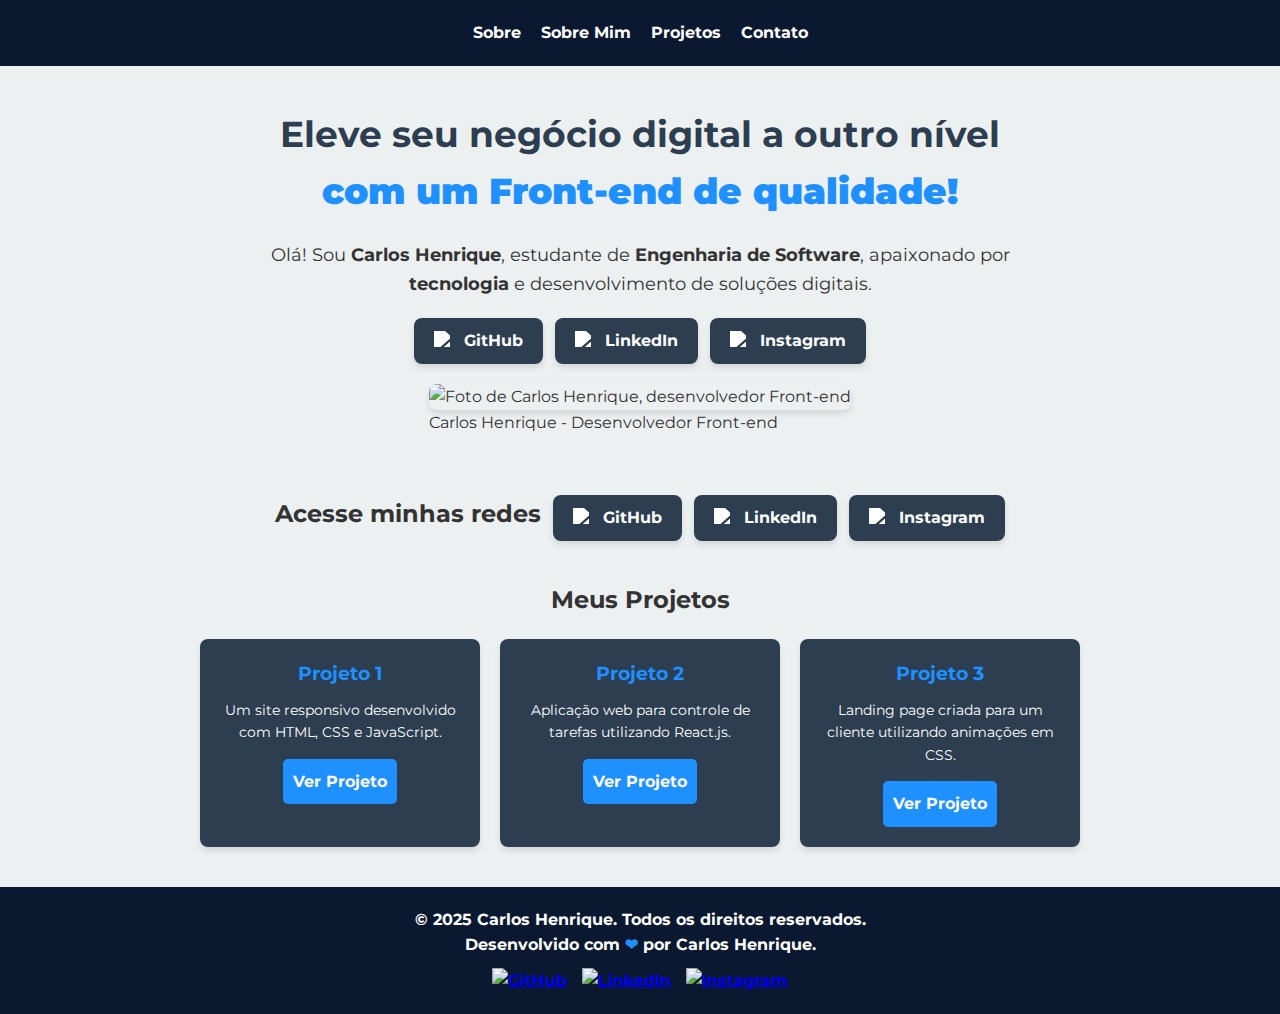
==== index.html @ 908f4275 "Add files via upload" ====
<!DOCTYPE html>
<html lang="pt-br">
<head>
    <meta charset="UTF-8">
    <meta http-equiv="X-UA-Compatible" content="IE=edge">
    <meta name="viewport" content="width=device-width, initial-scale=1.0">
    <meta name="description" content="Portfólio de Carlos Henrique - Estudante de Engenharia de Software, apaixonado por tecnologia e desenvolvimento de interfaces modernas.">
    <meta name="author" content="Carlos Henrique">
    <meta name="keywords" content="Front-end, HTML, CSS, Portfólio, Engenharia de Software">
    <title>Portfólio - Carlos Henrique</title>
    <link rel="stylesheet" href="style.css">
    <!-- SEO básico -->
<meta name="description" content="Portfólio de Carlos Henrique - Desenvolvedor Front-End">
<meta name="keywords" content="Desenvolvimento Web, Front-End, HTML, CSS, JavaScript, Portfólio">
<meta name="author" content="Carlos Henrique">

<!-- Open Graph (para compartilhar no WhatsApp, LinkedIn, etc.) -->
<meta property="og:title" content="Carlos Henrique - Desenvolvedor Front-End">
<meta property="og:description" content="Portfólio de Carlos Henrique. Veja meus projetos e entre em contato!">
<meta property="og:image" content="assets/img.png"> <!-- Coloque aqui sua imagem de perfil -->
<meta property="og:url" content="https://seusite.com">
<meta name="twitter:card" content="summary_large_image">

<!-- Otimização de carregamento de fontes -->
<link rel="preconnect" href="https://fonts.googleapis.com">
<link rel="preconnect" href="https://fonts.gstatic.com" crossorigin>
<link href="https://fonts.googleapis.com/css2?family=Montserrat:wght@300;400;700&display=swap" rel="stylesheet">

<!-- Melhorar performance de carregamento -->
<meta http-equiv="Cache-Control" content="max-age=31536000, immutable">


</head>
<body>
    <!-- Cabeçalho atualizado -->
    <header class="header">
        <nav class="navbar">
            <a href="#sobre" class="navbar__link">Sobre</a>
            <a href="about.html" class="navbar__link">Sobre Mim</a> <!-- Novo link adicionado -->
            <a href="#projetos" class="navbar__link">Projetos</a>
            <a href="#contato" class="navbar__link">Contato</a>
        </nav>
    </header>

    <!-- Conteúdo Principal -->
    <main>
        <!-- Seção de Apresentação -->
        <section id="sobre" class="apresentacao">
            <div class="apresentacao__conteudo">
                <h1 class="apresentacao__conteudo__titulo">
                    Eleve seu negócio digital a outro nível 
                    <strong class="titulo-destaque">com um Front-end de qualidade!</strong>
                </h1>
                <p class="apresentacao__conteudo__texto">
                    Olá! Sou <strong>Carlos Henrique</strong>, estudante de <strong>Engenharia de Software</strong>, apaixonado por <strong>tecnologia</strong> e desenvolvimento de soluções digitais.
                </p>
                <div class="apresentacao__links">
                    <a class="apresentacao__links__link" href="https://github.com/oCarlosHenriqueB" target="_blank">
                        <img src="assets/github.png" alt="Ícone do GitHub">
                        GitHub
                    </a>
                    
                    <a class="apresentacao__links__link" href="https://www.linkedin.com/in/oCarlosHenriqueB" target="_blank">
                        <img src="assets/linkedin.png" alt="Ícone do LinkedIn">
                        LinkedIn
                    </a>
                    
                    <a class="apresentacao__links__link" href="https://www.instagram.com/ocarlos_henriqueb/" target="_blank">
                        <img src="assets/instagram.png" alt="Ícone do Instagram">
                        Instagram
                    </a>
                </div>
                
            </div>
            <figure class="apresentacao__imagem">
                <img src="assets/img.png" alt="Foto de Carlos Henrique, desenvolvedor Front-end">
                <figcaption>Carlos Henrique - Desenvolvedor Front-end</figcaption>
            </figure>
        </section>
        <!-- Seção de Redes Sociais Atualizada -->
        <div class="apresentacao__links">
            <h2 class="apresentacao__links__subtitulo">Acesse minhas redes</h2>
            
            <a class="apresentacao__links__link" href="https://github.com/oCarlosHenriqueB" target="_blank">
                <img src="assets/github.png" alt="Ícone do GitHub">
                GitHub
            </a>
            
            <a class="apresentacao__links__link" href="https://www.linkedin.com/in/oCarlosHenriqueB" target="_blank">
                <img src="assets/linkedin.png" alt="Ícone do LinkedIn">
                LinkedIn
            </a>
            
            <a class="apresentacao__links__link" href="https://www.instagram.com/ocarlos_henriqueb/" target="_blank">
                <img src="assets/instagram.png" alt="Ícone do Instagram">
                Instagram
            </a>
        </div>

        <!-- Seção de Projetos -->
        <section id="projetos">
            <h2>Meus Projetos</h2>
            <div class="projetos__container">
                <div class="projeto">
                    <h3>Projeto 1</h3>
                    <p>Um site responsivo desenvolvido com HTML, CSS e JavaScript.</p>
                    <a href="https://github.com/seu-usuario/projeto1" target="_blank">Ver Projeto</a>
                </div>
                <div class="projeto">
                    <h3>Projeto 2</h3>
                    <p>Aplicação web para controle de tarefas utilizando React.js.</p>
                    <a href="https://github.com/seu-usuario/projeto2" target="_blank">Ver Projeto</a>
                </div>
                <div class="projeto">
                    <h3>Projeto 3</h3>
                    <p>Landing page criada para um cliente utilizando animações em CSS.</p>
                    <a href="https://github.com/seu-usuario/projeto3" target="_blank">Ver Projeto</a>
                </div>
            </div>
        </section>
        
    </main>

    <!-- Rodapé -->
    <footer class="footer">
        <p>&copy; 2025 Carlos Henrique. Todos os direitos reservados.</p>
        <p>Desenvolvido com <span>❤</span> por Carlos Henrique.</p>
        <div class="footer__redes">
            <a href="https://github.com/oCarlosHenriqueB" target="_blank"><img src="assets/github.png" alt="GitHub"></a>
            <a href="https://www.linkedin.com/in/oCarlosHenriqueB" target="_blank"><img src="assets/linkedin.png" alt="LinkedIn"></a>
            <a href="https://www.instagram.com/ocarlos_henriqueb/" target="_blank"><img src="assets/instagram.png" alt="Instagram"></a>
        </div>
    </footer>
    
</body>
</html>
---- style.css ----
/* ============================= */
/* 🎨 Reset Básico & Configuração */
/* ============================= */
* {
    margin: 0;
    padding: 0;
    box-sizing: border-box;
}

body {
    font-family: 'Montserrat', sans-serif;
    background-color: #ECF0F1; /* Cinza Claro - fundo mais suave */
    color: #333; /* Texto escuro para contraste */
    line-height: 1.6;
}

/* ============================= */
/* 🔹 Cabeçalho & Navegação */
/* ============================= */
.header, .footer {
    background-color: #0A192F; /* Azul Marinho - fundo do cabeçalho e rodapé */
    color: white;
    padding: 20px;
    text-align: center;
    font-weight: bold;
}

.navbar {
    display: flex;
    justify-content: center;
    gap: 20px;
}

.navbar__link {
    color: white;
    text-decoration: none;
    font-weight: bold;
    transition: color 0.3s ease-in-out;
}

.navbar__link:hover {
    color: #1E90FF; /* Azul vibrante no hover */
}

/* ============================= */
/* 🖼️ Seção de Apresentação */
/* ============================= */
.apresentacao {
    display: flex;
    flex-direction: column;
    justify-content: center;
    align-items: center;
    gap: 20px;
    padding: 40px 20px;
}

.apresentacao__conteudo {
    text-align: center;
    max-width: 800px;
}

/* Títulos */
.apresentacao__conteudo__titulo {
    font-size: 36px;
    color: #2C3E50; /* Cinza escuro */
}

.titulo-destaque {
    color: #1E90FF; /* Azul vibrante para destacar palavras-chave */
}

/* Texto */
.apresentacao__conteudo__texto {
    font-size: 18px;
    margin-top: 20px;
}

/* ============================= */
/* 🔗 Botões de Redes Sociais */
/* ============================= */
.apresentacao__links {
    display: flex;
    gap: 12px;
    margin-top: 20px;
    flex-wrap: wrap;
    justify-content: center;
}

.apresentacao__links__link {
    display: flex;
    align-items: center;
    gap: 10px;
    background: #2C3E50; /* Cinza escuro para botões */
    color: white;
    text-decoration: none;
    padding: 10px 20px;
    border-radius: 8px;
    font-weight: bold;
    transition: all 0.3s ease-in-out;
    justify-content: center;
    box-shadow: 0 4px 6px rgba(0, 0, 0, 0.1);
}

.apresentacao__links__link img {
    width: 20px;
    height: 20px;
    filter: brightness(0) invert(1); /* Ícones brancos */
}

/* Efeito Hover */
.apresentacao__links__link:hover {
    background: #1E90FF; /* Azul vibrante no hover */
    transform: scale(1.05);
}

/* ============================= */
/* 🖼️ Imagem de Apresentação */
/* ============================= */
.apresentacao__imagem img {
    border-radius: 8px;
    max-width: 100%;
    height: auto;
    box-shadow: 0px 4px 6px rgba(0, 0, 0, 0.1);
}

/* ============================= */
/* 📌 Seção de Projetos */
/* ============================= */
#projetos {
    .projetos__container {
        display: flex;
        justify-content: center;
        gap: 20px;
        flex-wrap: wrap;
        margin-top: 20px;
    }
    
    .projeto {
        background: #2C3E50; /* Cinza escuro para destacar os projetos */
        color: white;
        padding: 20px;
        border-radius: 8px;
        text-align: center;
        width: 280px;
        box-shadow: 0px 4px 6px rgba(0, 0, 0, 0.1);
        transition: transform 0.3s ease-in-out;
    }
    
    .projeto h3 {
        margin-bottom: 10px;
        color: #1E90FF; /* Azul vibrante nos títulos */
    }
    
    .projeto p {
        font-size: 14px;
        margin-bottom: 15px;
    }
    
    .projeto a {
        background: #1E90FF;
        color: white;
        text-decoration: none;
        padding: 10px;
        border-radius: 5px;
        display: inline-block;
        font-weight: bold;
        transition: background 0.3s ease-in-out;
    }
    
    .projeto a:hover {
        background: #0A192F; /* Azul marinho no hover */
    }
    
    .projeto:hover {
        transform: translateY(-5px);
    }
    
    margin: 40px;
    text-align: center;
}

#projetos ul {
    list-style: none;
    margin: 0;
    padding: 0;
}

#projetos li {
    margin-bottom: 10px;
}

#projetos a {
    color: #1E90FF; /* Azul vibrante */
    text-decoration: none;
    font-weight: bold;
    transition: color 0.3s ease-in-out;
}

#projetos a:hover {
    color: #0A192F; /* Azul marinho no hover */
    text-decoration: underline;
}

/* ============================= */
/* 📌 Rodapé */
/* ============================= */
.footer__redes {
    display: flex;
    justify-content: center;
    gap: 15px;
    margin-top: 10px;
}

.footer__redes img {
    width: 30px;
    height: 30px;
    transition: transform 0.3s ease-in-out;
}

.footer__redes img:hover {
    transform: scale(1.2);
}

.footer span {
    color: #1E90FF;
    .footer__redes {
    display: flex;
    justify-content: center;
    gap: 15px;
    margin-top: 10px;
}

.footer__redes img {
    width: 30px;
    height: 30px;
    transition: transform 0.3s ease-in-out;
}

.footer__redes img:hover {
    transform: scale(1.2);
}

}

/* ============================= */
/* 📱 Responsividade */
/* ============================= */
@media (max-width: 768px) {
    .apresentacao {
        flex-direction: column;
        text-align: center;
    }

    .apresentacao__imagem {
        margin-top: 20px;
    }

    html {
        scroll-behavior: smooth;
    }
    
    .navbar {
        flex-direction: column;
        gap: 10px;
        @media (max-width: 768px) {
            .apresentacao {
                flex-direction: column;
                text-align: center;
                padding: 20px;
            }
        
            .apresentacao__imagem img {
                width: 80%;
                max-width: 300px;
            }
        
            .navbar {
                flex-direction: column;
                gap: 10px;
            }
        
            .apresentacao__links {
                flex-direction: column;
                gap: 15px;

                .apresentacao__conteudo__titulo:hover {
                    color: #1E90FF;
                    transition: color 0.3s ease-in-out;
                }
                
                .titulo-destaque:hover {
                    text-decoration: underline;
                    transition: text-decoration 0.3s ease-in-out;
                }
                
            }
        }
         
    }
}
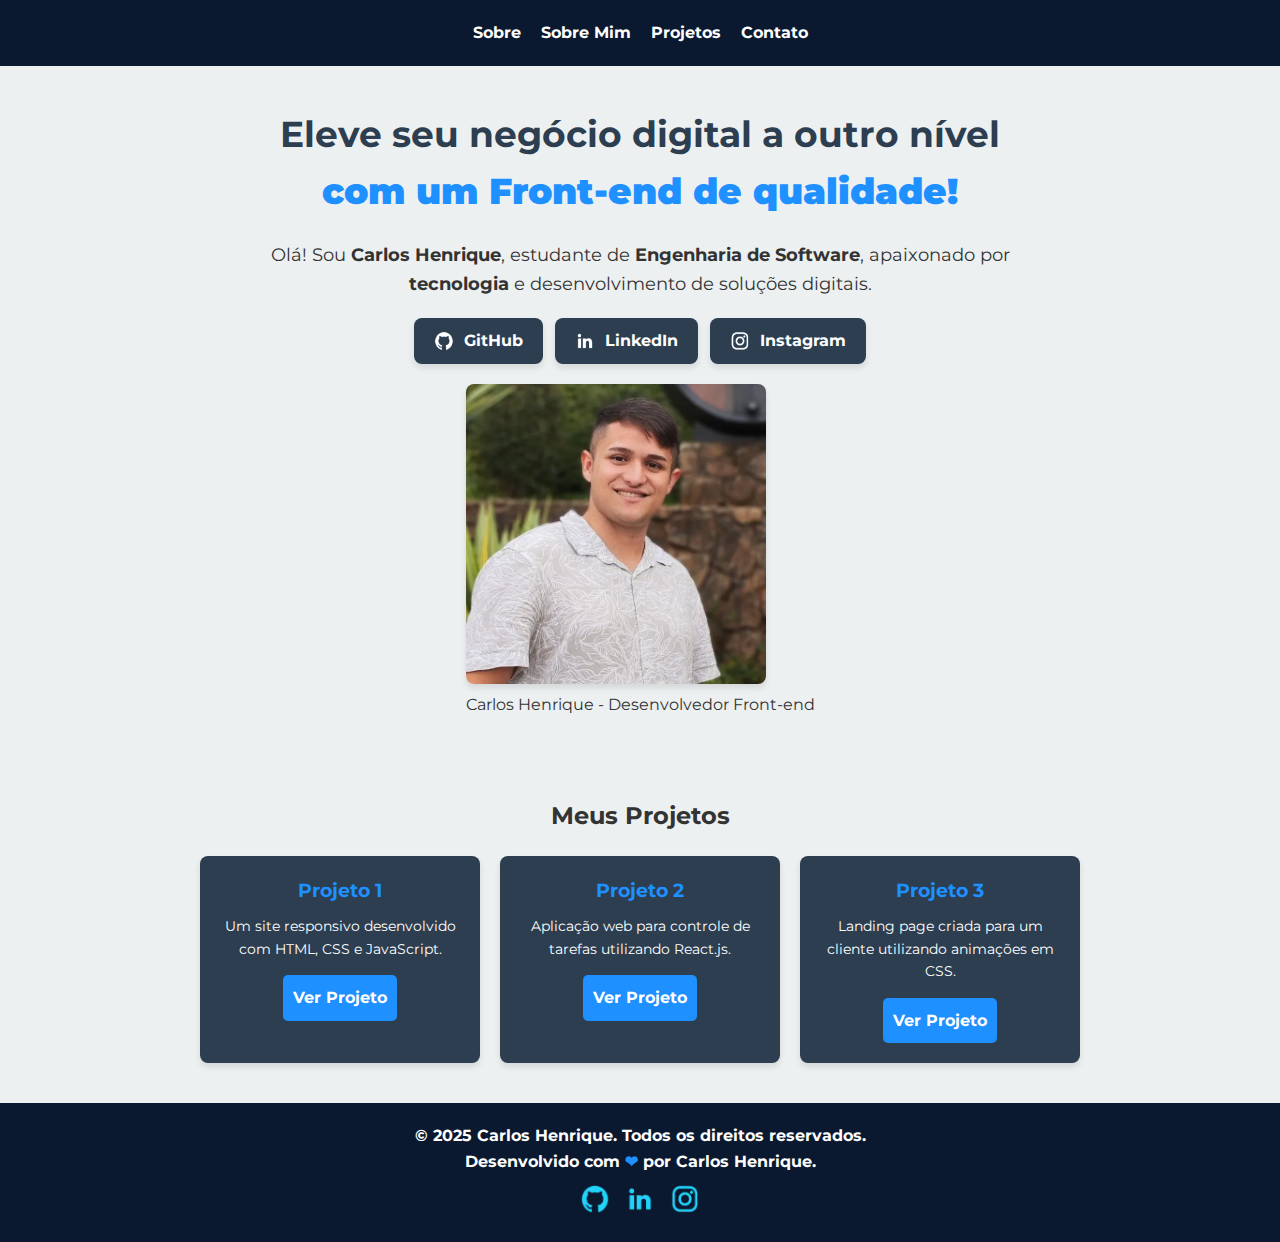
==== commit 0a224402: "Add files via upload" ====
--- a/index.html
+++ b/index.html
@@ -4,47 +4,46 @@
     <meta charset="UTF-8">
     <meta http-equiv="X-UA-Compatible" content="IE=edge">
     <meta name="viewport" content="width=device-width, initial-scale=1.0">
-    <meta name="description" content="Portfólio de Carlos Henrique - Estudante de Engenharia de Software, apaixonado por tecnologia e desenvolvimento de interfaces modernas.">
+    
+    <title>Portfólio - Carlos Henrique</title>
+
+    <!-- SEO básico -->
+    <meta name="description" content="Portfólio de Carlos Henrique - Desenvolvedor Front-End">
+    <meta name="keywords" content="Desenvolvimento Web, Front-End, HTML, CSS, JavaScript, Portfólio">
     <meta name="author" content="Carlos Henrique">
-    <meta name="keywords" content="Front-end, HTML, CSS, Portfólio, Engenharia de Software">
-    <title>Portfólio - Carlos Henrique</title>
-    <link rel="stylesheet" href="style.css">
-    <!-- SEO básico -->
-<meta name="description" content="Portfólio de Carlos Henrique - Desenvolvedor Front-End">
-<meta name="keywords" content="Desenvolvimento Web, Front-End, HTML, CSS, JavaScript, Portfólio">
-<meta name="author" content="Carlos Henrique">
 
-<!-- Open Graph (para compartilhar no WhatsApp, LinkedIn, etc.) -->
-<meta property="og:title" content="Carlos Henrique - Desenvolvedor Front-End">
-<meta property="og:description" content="Portfólio de Carlos Henrique. Veja meus projetos e entre em contato!">
-<meta property="og:image" content="assets/img.png"> <!-- Coloque aqui sua imagem de perfil -->
-<meta property="og:url" content="https://seusite.com">
-<meta name="twitter:card" content="summary_large_image">
+    <!-- Open Graph (para compartilhamento em redes sociais) -->
+    <meta property="og:title" content="Carlos Henrique - Desenvolvedor Front-End">
+    <meta property="og:description" content="Portfólio de Carlos Henrique. Veja meus projetos e entre em contato!">
+    <meta property="og:image" content="assets/img.webp"> <!-- Convertido para WebP -->
+    <meta property="og:url" content="https://ocarloshenriqueb.github.io/Meu-Portifolio/">
+    <meta name="twitter:card" content="summary_large_image">
 
-<!-- Otimização de carregamento de fontes -->
-<link rel="preconnect" href="https://fonts.googleapis.com">
-<link rel="preconnect" href="https://fonts.gstatic.com" crossorigin>
-<link href="https://fonts.googleapis.com/css2?family=Montserrat:wght@300;400;700&display=swap" rel="stylesheet">
+    <!-- Otimização de carregamento de fontes -->
+    <link rel="preconnect" href="https://fonts.googleapis.com">
+    <link rel="preconnect" href="https://fonts.gstatic.com" crossorigin>
+    <link href="https://fonts.googleapis.com/css2?family=Montserrat:wght@300;400;700&display=swap" rel="stylesheet">
 
-<!-- Melhorar performance de carregamento -->
-<meta http-equiv="Cache-Control" content="max-age=31536000, immutable">
+    <!-- Carregamento otimizado do CSS -->
+    <link rel="preload" href="style.css" as="style" onload="this.rel='stylesheet'">
 
+    <!-- Cache para melhorar o desempenho -->
+    <meta http-equiv="Cache-Control" content="max-age=31536000, immutable">
 
 </head>
 <body>
-    <!-- Cabeçalho atualizado -->
+    <!-- Cabeçalho -->
     <header class="header">
         <nav class="navbar">
             <a href="#sobre" class="navbar__link">Sobre</a>
-            <a href="about.html" class="navbar__link">Sobre Mim</a> <!-- Novo link adicionado -->
+            <a href="about.html" class="navbar__link">Sobre Mim</a>
             <a href="#projetos" class="navbar__link">Projetos</a>
             <a href="#contato" class="navbar__link">Contato</a>
         </nav>
     </header>
 
-    <!-- Conteúdo Principal -->
+    <!-- Seção de Apresentação -->
     <main>
-        <!-- Seção de Apresentação -->
         <section id="sobre" class="apresentacao">
             <div class="apresentacao__conteudo">
                 <h1 class="apresentacao__conteudo__titulo">
@@ -56,46 +55,26 @@
                 </p>
                 <div class="apresentacao__links">
                     <a class="apresentacao__links__link" href="https://github.com/oCarlosHenriqueB" target="_blank">
-                        <img src="assets/github.png" alt="Ícone do GitHub">
+                        <img src="assets/github.webp" alt="GitHub" width="30" height="30">
                         GitHub
                     </a>
                     
                     <a class="apresentacao__links__link" href="https://www.linkedin.com/in/oCarlosHenriqueB" target="_blank">
-                        <img src="assets/linkedin.png" alt="Ícone do LinkedIn">
+                        <img src="assets/linkedin.webp" alt="LinkedIn" width="30" height="30">
                         LinkedIn
                     </a>
                     
                     <a class="apresentacao__links__link" href="https://www.instagram.com/ocarlos_henriqueb/" target="_blank">
-                        <img src="assets/instagram.png" alt="Ícone do Instagram">
+                        <img src="assets/instagram.webp" alt="Instagram" width="30" height="30">
                         Instagram
                     </a>
                 </div>
-                
             </div>
             <figure class="apresentacao__imagem">
-                <img src="assets/img.png" alt="Foto de Carlos Henrique, desenvolvedor Front-end">
+                <img src="assets/img.webp" alt="Foto de Carlos Henrique" width="300" height="300">
                 <figcaption>Carlos Henrique - Desenvolvedor Front-end</figcaption>
             </figure>
         </section>
-        <!-- Seção de Redes Sociais Atualizada -->
-        <div class="apresentacao__links">
-            <h2 class="apresentacao__links__subtitulo">Acesse minhas redes</h2>
-            
-            <a class="apresentacao__links__link" href="https://github.com/oCarlosHenriqueB" target="_blank">
-                <img src="assets/github.png" alt="Ícone do GitHub">
-                GitHub
-            </a>
-            
-            <a class="apresentacao__links__link" href="https://www.linkedin.com/in/oCarlosHenriqueB" target="_blank">
-                <img src="assets/linkedin.png" alt="Ícone do LinkedIn">
-                LinkedIn
-            </a>
-            
-            <a class="apresentacao__links__link" href="https://www.instagram.com/ocarlos_henriqueb/" target="_blank">
-                <img src="assets/instagram.png" alt="Ícone do Instagram">
-                Instagram
-            </a>
-        </div>
 
         <!-- Seção de Projetos -->
         <section id="projetos">
@@ -126,11 +105,11 @@
         <p>&copy; 2025 Carlos Henrique. Todos os direitos reservados.</p>
         <p>Desenvolvido com <span>❤</span> por Carlos Henrique.</p>
         <div class="footer__redes">
-            <a href="https://github.com/oCarlosHenriqueB" target="_blank"><img src="assets/github.png" alt="GitHub"></a>
-            <a href="https://www.linkedin.com/in/oCarlosHenriqueB" target="_blank"><img src="assets/linkedin.png" alt="LinkedIn"></a>
-            <a href="https://www.instagram.com/ocarlos_henriqueb/" target="_blank"><img src="assets/instagram.png" alt="Instagram"></a>
+            <a href="https://github.com/oCarlosHenriqueB" target="_blank"><img src="assets/github.webp" alt="GitHub" width="30" height="30"></a>
+            <a href="https://www.linkedin.com/in/oCarlosHenriqueB" target="_blank"><img src="assets/linkedin.webp" alt="LinkedIn" width="30" height="30"></a>
+            <a href="https://www.instagram.com/ocarlos_henriqueb/" target="_blank"><img src="assets/instagram.webp" alt="Instagram" width="30" height="30"></a>
         </div>
     </footer>
-    
+
 </body>
 </html>
